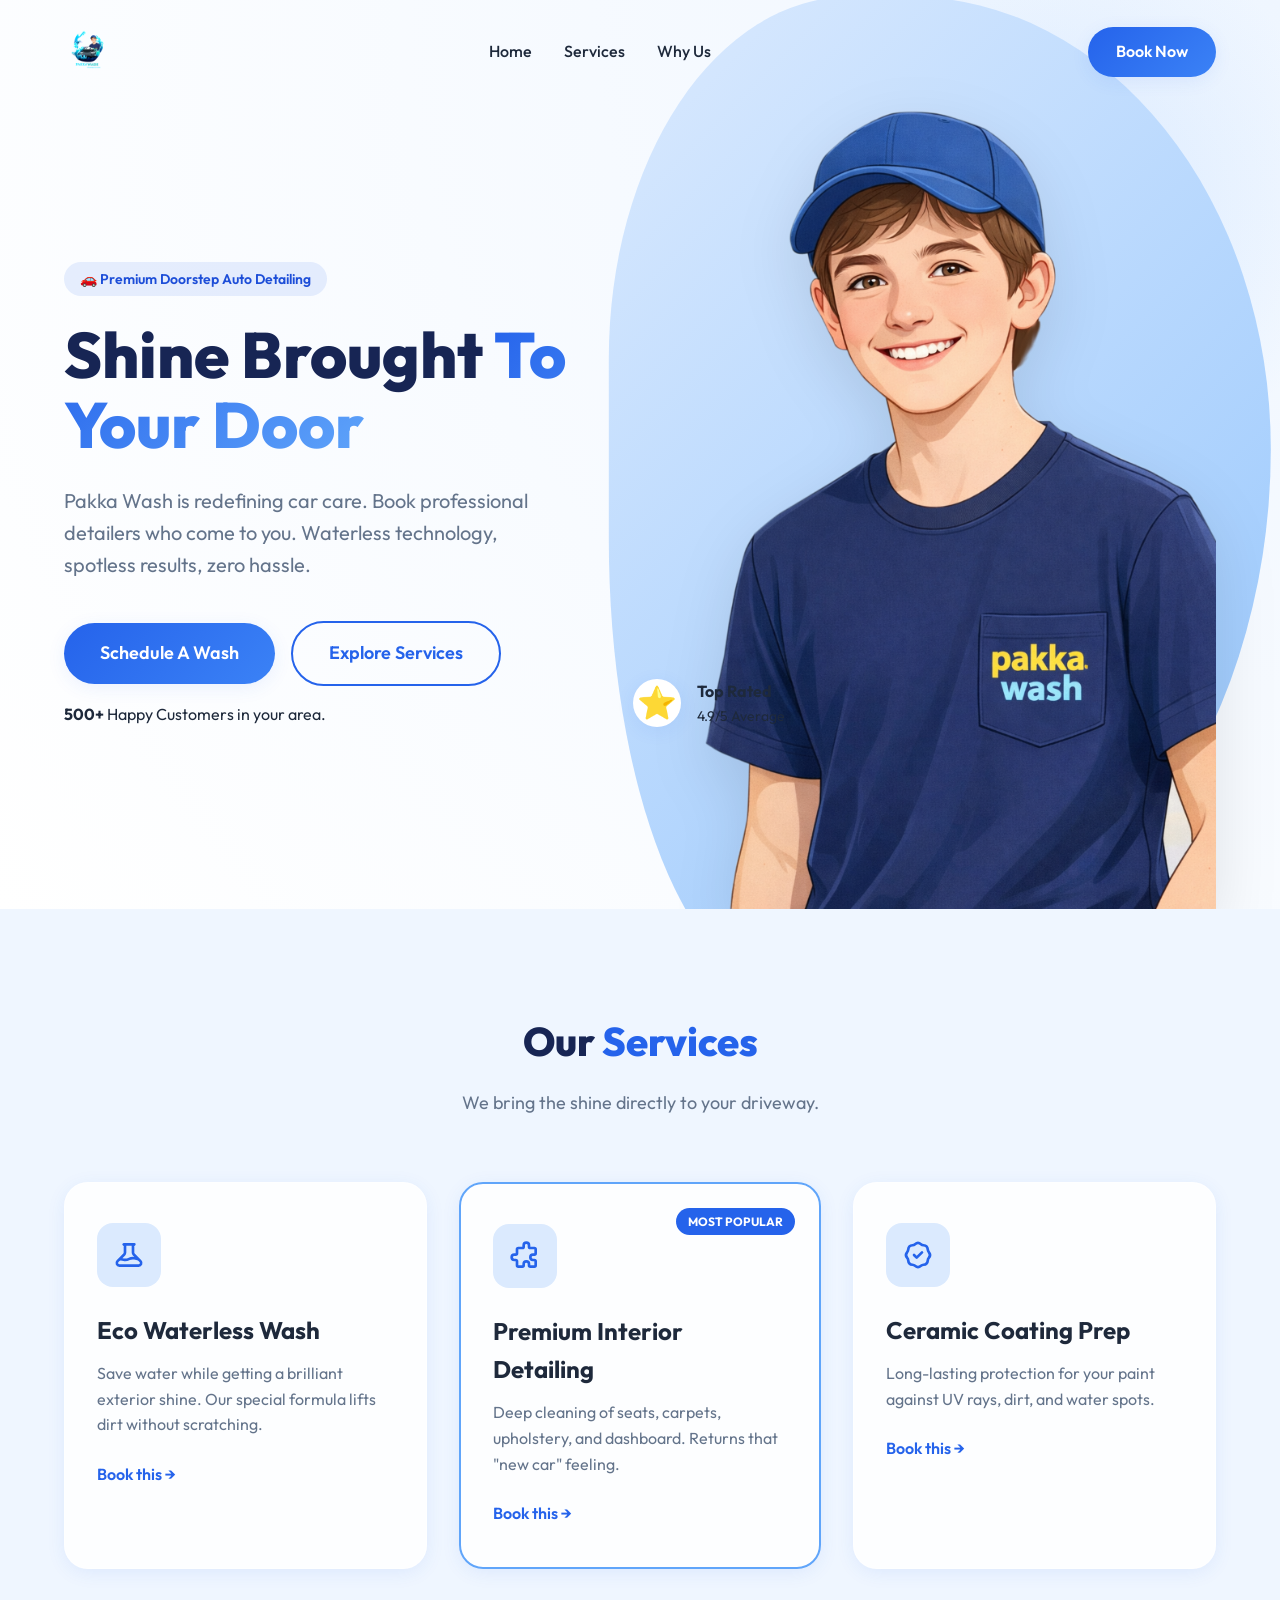
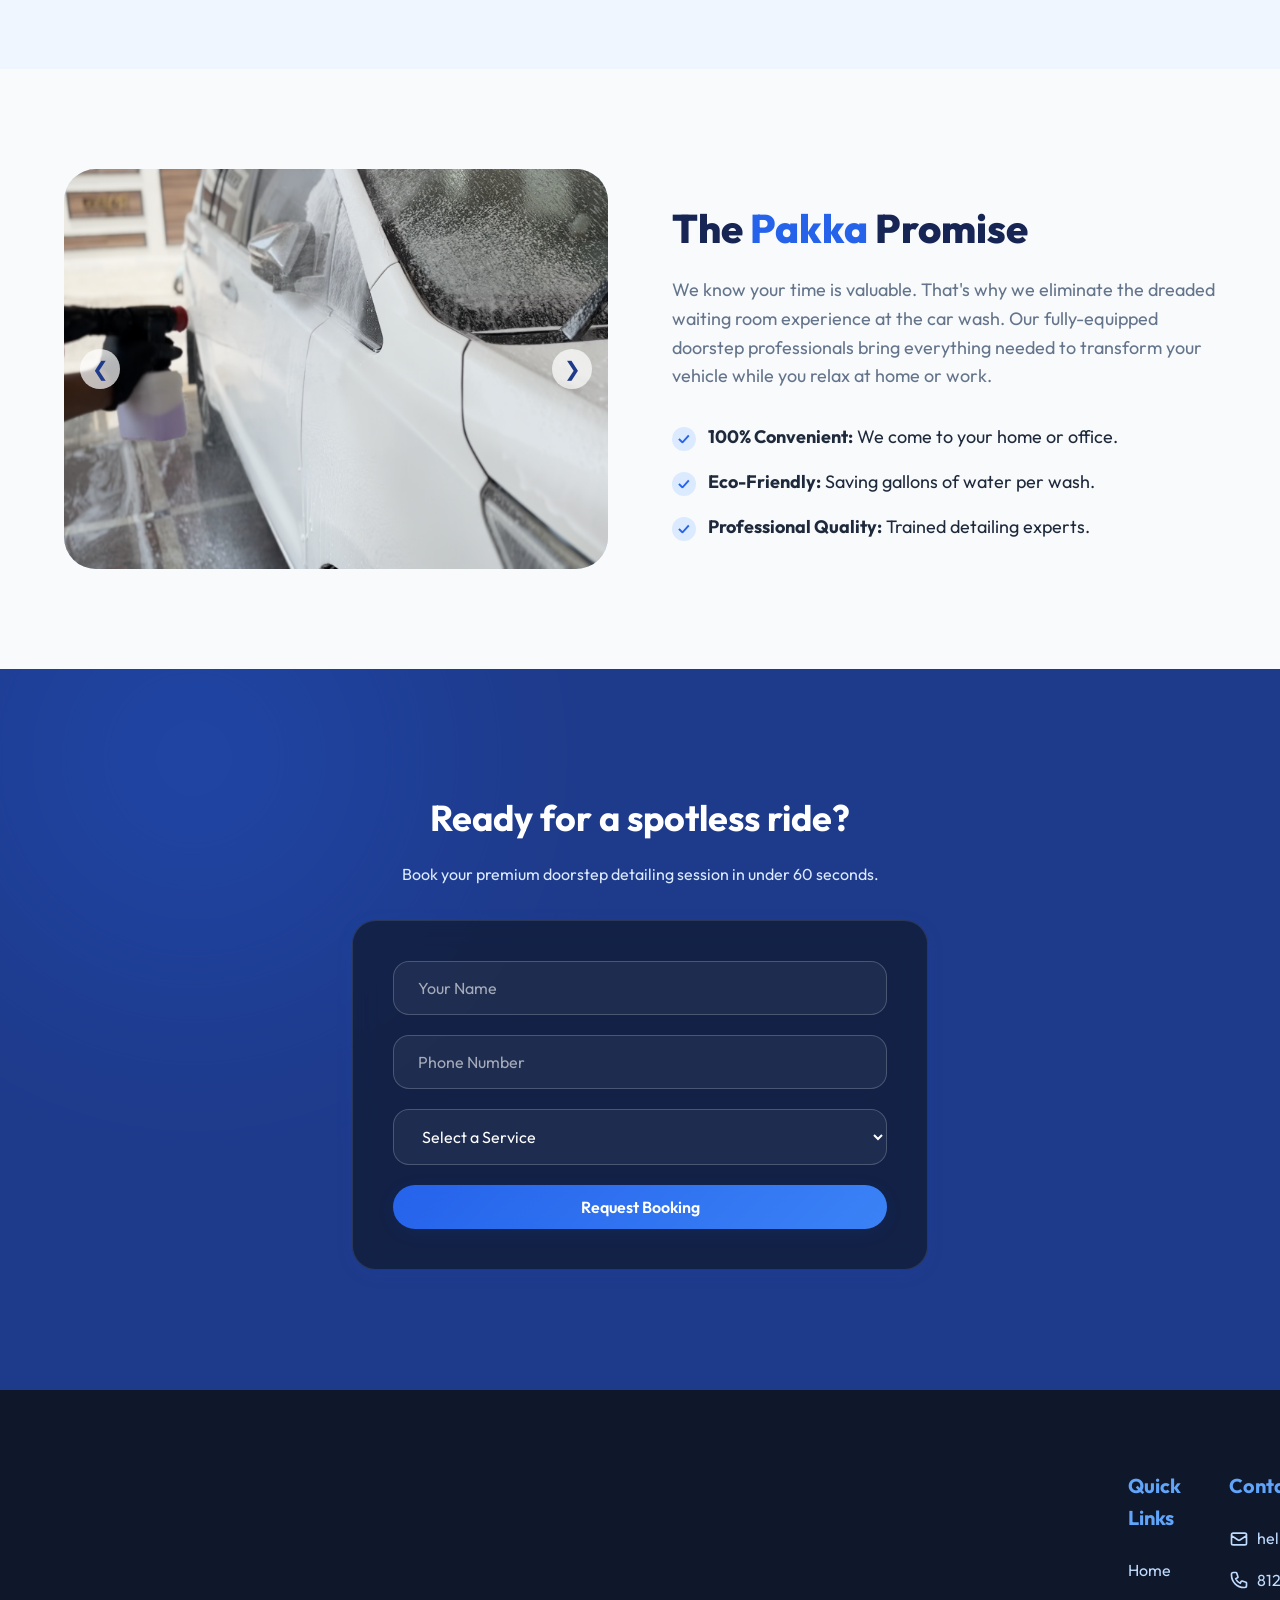
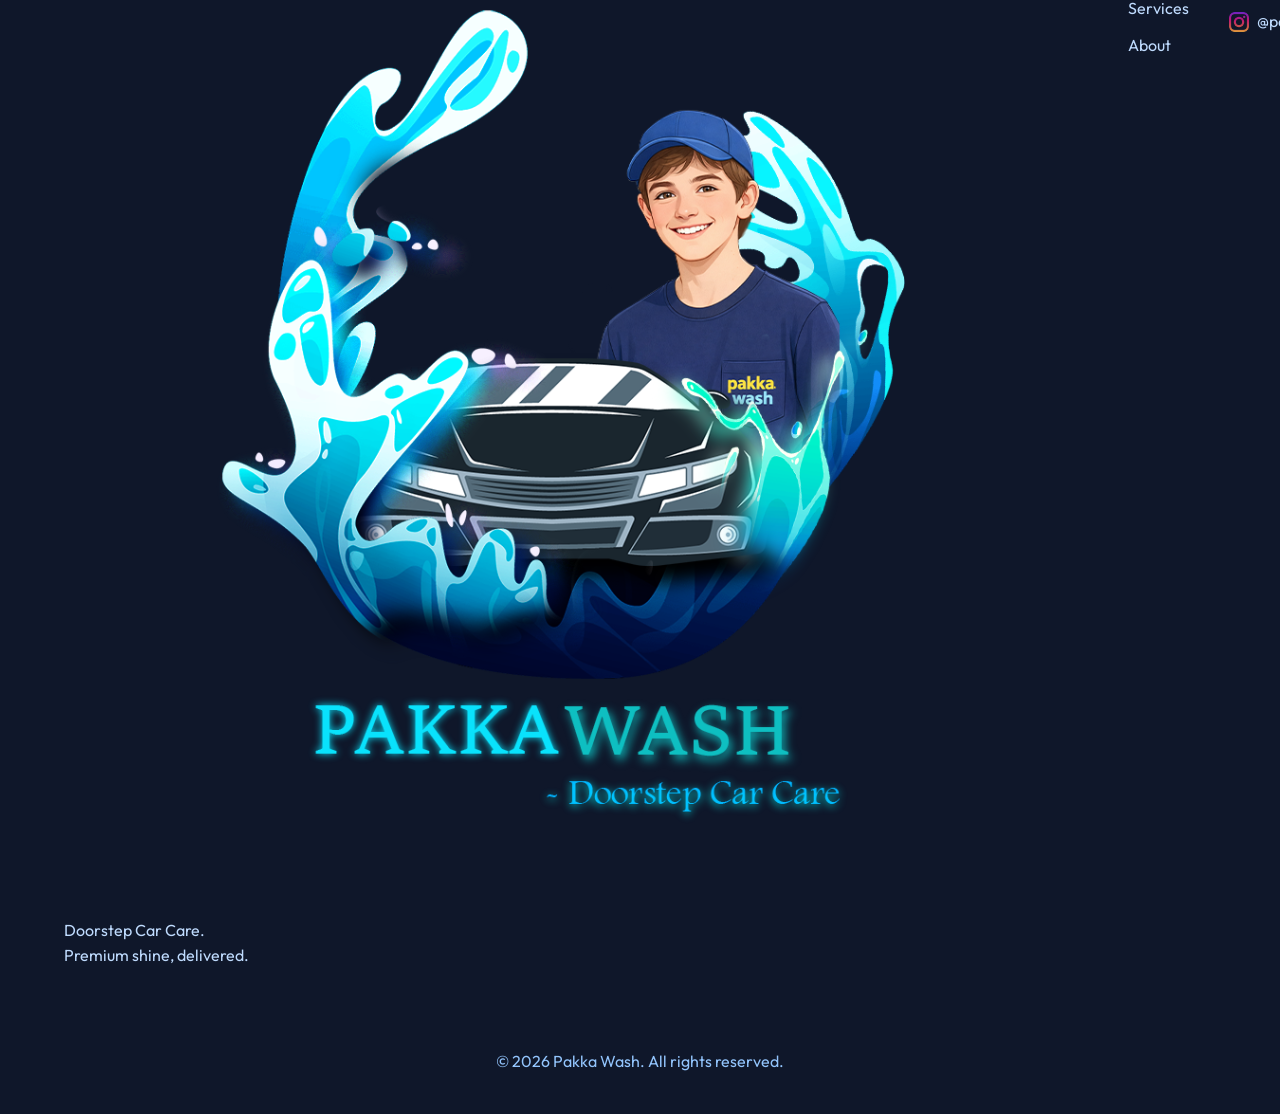
==== index.html @ f05f70d0 "Add files via upload" ====
<!DOCTYPE html>
<html lang="en">
<head>
    <meta charset="UTF-8">
    <meta name="viewport" content="width=device-width, initial-scale=1.0">
    <title>Pakka Wash - Premium Doorstep Car Care</title>
    <meta name="description" content="Experience premium doorstep car care with Pakka Wash. Professional car interior detailing, waterless wash, and ceramic coating at your convenience.">
    
    <!-- Google Fonts: Outfit -->
    <link rel="preconnect" href="https://fonts.googleapis.com">
    <link rel="preconnect" href="https://fonts.gstatic.com" crossorigin>
    <link href="https://fonts.googleapis.com/css2?family=Outfit:wght@300;400;500;600;700;800&display=swap" rel="stylesheet">
    
    <!-- Main Stylesheet -->
    <link rel="stylesheet" href="styles.css">
</head>
<body>

    <!-- Navigation -->
    <nav class="navbar" id="navbar">
        <div class="container nav-container">
            <a href="#" class="logo-container">
                <img src="./assets/logo.png" alt="Pakka Wash Logo" class="nav-logo">
            </a>
            
            <div class="nav-links desktop-only">
                <a href="#home" class="nav-link">Home</a>
                <a href="#services" class="nav-link">Services</a>
                <a href="#about" class="nav-link">Why Us</a>
            </div>

            <div class="nav-actions">
                <a href="#booking" class="btn btn-primary">Book Now</a>
                <button class="mobile-menu-btn" id="mobile-menu-btn" aria-label="Toggle menu">
                    <span class="hamburger"></span>
                </button>
            </div>
        </div>
    </nav>

    <!-- Mobile Menu Overlay -->
    <div class="mobile-menu" id="mobile-menu">
        <a href="#home" class="mobile-link">Home</a>
        <a href="#services" class="mobile-link">Services</a>
        <a href="#about" class="mobile-link">Why Us</a>
        <a href="#booking" class="btn btn-primary mt-4">Book Now</a>
    </div>

    <!-- Hero Section -->
    <header class="hero" id="home">
        <div class="hero-bg-accent"></div>
        <div class="container hero-container">
            <div class="hero-content">
                <div class="badge">🚗 Premium Doorstep Auto Detailing</div>
                <h1 class="hero-title">Shine Brought <span class="text-gradient">To Your Door</span></h1>
                <p class="hero-subtitle">
                    Pakka Wash is redefining car care. Book professional detailers who come to you. 
                    Waterless technology, spotless results, zero hassle.
                </p>
                <div class="hero-cta-group">
                    <a href="#booking" class="btn btn-primary btn-lg">Schedule a Wash</a>
                    <a href="#services" class="btn btn-outline btn-lg">Explore Services</a>
                </div>
                
                <div class="trust-indicators mt-4">
                    <div class="avatars">
                        <!-- Placeholder avatars for review -->
                        <div class="avatar bg-blue-200"></div>
                        <div class="avatar bg-blue-300"></div>
                        <div class="avatar bg-blue-400"></div>
                    </div>
                    <p class="trust-text"><strong>500+</strong> Happy Customers in your area.</p>
                </div>
            </div>
            
            <div class="hero-image-wrapper">
                <div class="hero-image-blob"></div>
                <img src="./assets/ambassador.png" alt="Pakka Wash Ambassador" class="hero-image bounce-animation">
                
                <!-- Floating Glass Card -->
                <div class="glass-card floating-card">
                    <div class="card-icon">⭐</div>
                    <div>
                        <h4 class="font-bold">Top Rated</h4>
                        <p class="text-sm">4.9/5 Average</p>
                    </div>
                </div>
            </div>
        </div>
    </header>

    <!-- Services Section -->
    <section class="section bg-light" id="services">
        <div class="container">
            <div class="section-header text-center">
                <h2 class="section-title">Our <span class="text-blue">Services</span></h2>
                <p class="section-subtitle">We bring the shine directly to your driveway.</p>
            </div>

            <div class="services-grid">
                <!-- Service 1 -->
                <div class="service-card glass-panel group">
                    <div class="service-icon-wrapper">
                        <svg class="service-icon" fill="none" stroke="currentColor" viewBox="0 0 24 24" xmlns="http://www.w3.org/2000/svg"><path stroke-linecap="round" stroke-linejoin="round" stroke-width="2" d="M19.428 15.428a2 2 0 00-1.022-.547l-2.387-.477a6 6 0 00-3.86.517l-.318.158a6 6 0 01-3.86.517L6.05 15.21a2 2 0 00-1.806.547M8 4h8l-1 1v5.172a2 2 0 00.586 1.414l5 5c1.26 1.26.367 3.414-1.415 3.414H4.828c-1.782 0-2.674-2.154-1.414-3.414l5-5A2 2 0 009 10.172V5L8 4z"></path></svg>
                    </div>
                    <h3 class="service-title">Eco Waterless Wash</h3>
                    <p class="service-desc">Save water while getting a brilliant exterior shine. Our special formula lifts dirt without scratching.</p>
                    <a href="#booking" class="service-link">Book this &rarr;</a>
                </div>

                <!-- Service 2 -->
                <div class="service-card glass-panel group featured">
                    <div class="featured-badge">Most Popular</div>
                    <div class="service-icon-wrapper">
                        <svg class="service-icon" fill="none" stroke="currentColor" viewBox="0 0 24 24" xmlns="http://www.w3.org/2000/svg"><path stroke-linecap="round" stroke-linejoin="round" stroke-width="2" d="M11 4a2 2 0 114 0v1a1 1 0 001 1h3a1 1 0 011 1v3a1 1 0 01-1 1h-1a2 2 0 100 4h1a1 1 0 011 1v3a1 1 0 01-1 1h-3a1 1 0 01-1-1v-1a2 2 0 10-4 0v1a1 1 0 01-1 1H7a1 1 0 01-1-1v-3a1 1 0 00-1-1H4a2 2 0 110-4h1a1 1 0 001-1V7a1 1 0 011-1h3a1 1 0 001-1V4z"></path></svg>
                    </div>
                    <h3 class="service-title">Premium Interior Detailing</h3>
                    <p class="service-desc">Deep cleaning of seats, carpets, upholstery, and dashboard. Returns that "new car" feeling.</p>
                    <a href="#booking" class="service-link">Book this &rarr;</a>
                </div>

                <!-- Service 3 -->
                <div class="service-card glass-panel group">
                    <div class="service-icon-wrapper">
                        <svg class="service-icon" fill="none" stroke="currentColor" viewBox="0 0 24 24" xmlns="http://www.w3.org/2000/svg"><path stroke-linecap="round" stroke-linejoin="round" stroke-width="2" d="M9 12l2 2 4-4M7.835 4.697a3.42 3.42 0 001.946-.806 3.42 3.42 0 014.438 0 3.42 3.42 0 001.946.806 3.42 3.42 0 013.138 3.138 3.42 3.42 0 00.806 1.946 3.42 3.42 0 010 4.438 3.42 3.42 0 00-.806 1.946 3.42 3.42 0 01-3.138 3.138 3.42 3.42 0 00-1.946.806 3.42 3.42 0 01-4.438 0 3.42 3.42 0 00-1.946-.806 3.42 3.42 0 01-3.138-3.138 3.42 3.42 0 00-.806-1.946 3.42 3.42 0 010-4.438 3.42 3.42 0 00.806-1.946 3.42 3.42 0 013.138-3.138z"></path></svg>
                    </div>
                    <h3 class="service-title">Ceramic Coating Prep</h3>
                    <p class="service-desc">Long-lasting protection for your paint against UV rays, dirt, and water spots.</p>
                    <a href="#booking" class="service-link">Book this &rarr;</a>
                </div>
            </div>
        </div>
    </section>

    <!-- Why Us Section -->
    <section class="section" id="about">
        <div class="container about-container">
            <div class="about-image-wrapper">
                <div class="carousel-container">
                    <div class="carousel-track" id="promise-carousel">
                        <img src="./assets/promise -1 .jpg" alt="Happy Customer" class="carousel-slide">
                        <img src="./assets/promise -2 .jpg" alt="Happy Customer" class="carousel-slide">
                        <img src="./assets/promise  - 3 .jpg" alt="Happy Customer" class="carousel-slide">
                    </div>
                    <button class="carousel-btn prev-btn" id="carousel-prev" aria-label="Previous image">&#10094;</button>
                    <button class="carousel-btn next-btn" id="carousel-next" aria-label="Next image">&#10095;</button>
                </div>
            </div>
            <div class="about-content">
                <h2 class="section-title">The <span class="text-blue">Pakka</span> Promise</h2>
                <p class="about-desc">
                    We know your time is valuable. That's why we eliminate the dreaded waiting room experience at the car wash. 
                    Our fully-equipped doorstep professionals bring everything needed to transform your vehicle while you relax at home or work.
                </p>
                <ul class="feature-list">
                    <li>
                        <span class="check-icon">✓</span>
                        <span><strong>100% Convenient:</strong> We come to your home or office.</span>
                    </li>
                    <li>
                        <span class="check-icon">✓</span>
                        <span><strong>Eco-Friendly:</strong> Saving gallons of water per wash.</span>
                    </li>
                    <li>
                        <span class="check-icon">✓</span>
                        <span><strong>Professional Quality:</strong> Trained detailing experts.</span>
                    </li>
                </ul>
            </div>
        </div>
    </section>

    <!-- CTA Booking Section -->
    <section class="booking-cta" id="booking">
        <div class="container text-center text-white relative z-10">
            <h2 class="text-4xl font-bold mb-4">Ready for a spotless ride?</h2>
            <p class="mb-8 text-blue-100 max-w-2xl mx-auto">Book your premium doorstep detailing session in under 60 seconds.</p>
            <div class="booking-form-wrapper glass-panel dark-glass max-w-xl mx-auto">
                <form class="booking-form" onsubmit="event.preventDefault(); alert('Booking system integration pending!');">
                    <input type="text" placeholder="Your Name" class="form-input" required>
                    <input type="tel" placeholder="Phone Number" class="form-input" required>
                    <select class="form-input" required>
                        <option value="" disabled selected>Select a Service</option>
                        <option value="waterless">Eco Waterless Wash</option>
                        <option value="interior">Premium Interior Detailing</option>
                        <option value="ceramic">Ceramic Coating Prep</option>
                    </select>
                    <button type="submit" class="btn btn-primary w-full shadow-lg">Request Booking</button>
                </form>
            </div>
        </div>
        <div class="cta-bg-blobs"></div>
    </section>

    <!-- Footer -->
    <footer class="footer">
        <div class="container">
            <div class="footer-grid">
                <div>
                    <img src="./assets/logo.png" alt="Pakka Wash" class="footer-logo mb-4 h-12">
                    <p class="text-blue-200">Doorstep Car Care.<br>Premium shine, delivered.</p>
                </div>
                <div>
                    <h4 class="footer-heading">Quick Links</h4>
                    <ul class="footer-links">
                        <li><a href="#home">Home</a></li>
                        <li><a href="#services">Services</a></li>
                        <li><a href="#about">About</a></li>
                    </ul>
                </div>
                <div>
                    <h4 class="footer-heading">Contact</h4>
                    <ul class="footer-links" style="gap: 16px;">
                        <li>
                            <a href="mailto:hello.pakkawash@gmail.com" style="display: flex; align-items: center; gap: 8px;">
                                <svg width="20" height="20" fill="none" stroke="currentColor" viewBox="0 0 24 24" xmlns="http://www.w3.org/2000/svg"><path stroke-linecap="round" stroke-linejoin="round" stroke-width="2" d="M3 8l7.89 5.26a2 2 0 002.22 0L21 8M5 19h14a2 2 0 002-2V7a2 2 0 00-2-2H5a2 2 0 00-2 2v10a2 2 0 002 2z"></path></svg>
                                hello.pakkawash@gmail.com
                            </a>
                        </li>
                        <li>
                            <a href="tel:+918124022177" style="display: flex; align-items: center; gap: 8px;">
                                <svg width="20" height="20" fill="none" stroke="currentColor" viewBox="0 0 24 24" xmlns="http://www.w3.org/2000/svg"><path stroke-linecap="round" stroke-linejoin="round" stroke-width="2" d="M3 5a2 2 0 012-2h3.28a1 1 0 01.948.684l1.498 4.493a1 1 0 01-.502 1.21l-2.257 1.13a11.042 11.042 0 005.516 5.516l1.13-2.257a1 1 0 011.21-.502l4.493 1.498a1 1 0 01.684.949V19a2 2 0 01-2 2h-1C9.716 21 3 14.284 3 6V5z"></path></svg>
                                81240 22177
                            </a>
                        </li>
                        <li>
                            <a href="https://instagram.com/pakkawash" target="_blank" style="display: flex; align-items: center; gap: 8px;">
                                <img src="./assets/instagram - logo.png" alt="Instagram Logo" style="width: 20px; height: 20px; object-fit: contain;">
                                @pakkawash
                            </a>
                        </li>
                    </ul>
                </div>
            </div>
            <div class="footer-bottom text-center text-blue-300 mt-12 pt-8 border-t border-blue-800">
                <p>&copy; 2026 Pakka Wash. All rights reserved.</p>
            </div>
        </div>
    </footer>

    <!-- Main Script -->
    <script src="script.js"></script>
</body>
</html>
---- styles.css ----
/* ==================================
   Pakka Wash - Premium Design System
   ================================== */

   :root {
    /* Brand Colors */
    --clr-blue-50: #eff6ff;
    --clr-blue-100: #dbeafe;
    --clr-blue-200: #bfdbfe;
    --clr-blue-300: #93c5fd;
    --clr-blue-400: #60a5fa;
    --clr-blue-500: #3b82f6; /* Primary Blue */
    --clr-blue-600: #2563eb;
    --clr-blue-700: #1d4ed8;
    --clr-blue-800: #1e40af;
    --clr-blue-900: #1e3a8a; /* Deep Navy */
    --clr-blue-950: #172554;
    
    --clr-white: #ffffff;
    --clr-gray-50: #f8fafc;
    --clr-gray-100: #f1f5f9;
    --clr-gray-500: #64748b;
    --clr-gray-800: #1e293b;
    --clr-gray-900: #0f172a;

    /* Typography */
    --font-main: 'Outfit', sans-serif;
    
    /* Shadows */
    --shadow-soft: 0 4px 20px -2px rgba(37, 99, 235, 0.1);
    --shadow-medium: 0 10px 25px -3px rgba(37, 99, 235, 0.15);
    --shadow-strong: 0 20px 40px -5px rgba(37, 99, 235, 0.2);
    --shadow-glow: 0 0 25px rgba(59, 130, 246, 0.5);

    /* Transitions */
    --transition-fast: 0.2s ease-in-out;
    --transition-normal: 0.3s cubic-bezier(0.4, 0, 0.2, 1);
    --transition-bounce: 0.5s cubic-bezier(0.34, 1.56, 0.64, 1);
}

/* Base Styles */
* {
    margin: 0;
    padding: 0;
    box-sizing: border-box;
}

html {
    scroll-behavior: smooth;
}

body {
    font-family: var(--font-main);
    color: var(--clr-gray-800);
    background-color: var(--clr-gray-50);
    line-height: 1.6;
    overflow-x: hidden;
}

/* Layout Utilities */
.container {
    width: 100%;
    max-width: 1200px;
    margin: 0 auto;
    padding: 0 24px;
}

.section {
    padding: 100px 0;
}

.relative { position: relative; }
.z-10 { z-index: 10; }
.text-center { text-align: center; }
.max-w-2xl { max-width: 42rem; }
.max-w-xl { max-width: 36rem; }
.mx-auto { margin-left: auto; margin-right: auto; }
.mb-4 { margin-bottom: 1rem; }
.mb-8 { margin-bottom: 2rem; }
.mt-4 { margin-top: 1rem; }
.mt-12 { margin-top: 3rem; }
.pt-8 { padding-top: 2rem; }
.w-full { width: 100%; }
.font-bold { font-weight: 700; }
.text-4xl { font-size: 2.25rem; }
.bg-light { background-color: var(--clr-blue-50); }

/* Text Utilities */
.text-blue { color: var(--clr-blue-600); }
.text-blue-100 { color: var(--clr-blue-100); }
.text-blue-200 { color: var(--clr-blue-200); }
.text-blue-300 { color: var(--clr-blue-300); }
.text-white { color: var(--clr-white); }
.text-sm { font-size: 0.875rem; }

.text-gradient {
    background: linear-gradient(135deg, var(--clr-blue-600), var(--clr-blue-400));
    -webkit-background-clip: text;
    -webkit-text-fill-color: transparent;
    background-clip: text;
}

/* Glassmorphism Panels */
.glass-panel {
    background: rgba(255, 255, 255, 0.85);
    backdrop-filter: blur(12px);
    -webkit-backdrop-filter: blur(12px);
    border: 1px solid rgba(255, 255, 255, 0.5);
    border-radius: 24px;
    box-shadow: var(--shadow-soft);
}

.dark-glass {
    background: rgba(15, 23, 42, 0.7);
    border: 1px solid rgba(255, 255, 255, 0.1);
}

/* Buttons */
.btn {
    display: inline-block;
    padding: 12px 28px;
    font-weight: 600;
    font-family: var(--font-main);
    border-radius: 9999px; /* Pill shape */
    text-decoration: none;
    cursor: pointer;
    transition: var(--transition-bounce);
    border: none;
    font-size: 1rem;
    text-transform: capitalize;
}

.btn-primary {
    background: linear-gradient(135deg, var(--clr-blue-600), var(--clr-blue-500));
    color: var(--clr-white);
    box-shadow: var(--shadow-soft);
}

.btn-primary:hover {
    transform: translateY(-3px) scale(1.02);
    box-shadow: var(--shadow-glow);
}

.btn-outline {
    background: transparent;
    color: var(--clr-blue-600);
    border: 2px solid var(--clr-blue-600);
}

.btn-outline:hover {
    background: var(--clr-blue-50);
    transform: translateY(-3px);
}

.btn-lg {
    padding: 16px 36px;
    font-size: 1.125rem;
}

/* Navbar */
.navbar {
    position: fixed;
    top: 0;
    left: 0;
    width: 100%;
    z-index: 1000;
    transition: var(--transition-normal);
    padding: 24px 0;
    background: transparent;
}

.navbar.scrolled {
    padding: 16px 0;
    background: rgba(255, 255, 255, 0.95);
    backdrop-filter: blur(10px);
    box-shadow: var(--shadow-soft);
}

.nav-container {
    display: flex;
    justify-content: space-between;
    align-items: center;
}

.nav-logo {
    height: 48px;
    object-fit: contain;
}

.nav-links {
    display: flex;
    gap: 32px;
}

.nav-link {
    text-decoration: none;
    color: var(--clr-gray-800);
    font-weight: 500;
    transition: var(--transition-fast);
    position: relative;
}

.nav-link::after {
    content: '';
    position: absolute;
    width: 0;
    height: 2px;
    bottom: -4px;
    left: 0;
    background-color: var(--clr-blue-600);
    transition: var(--transition-fast);
}

.nav-link:hover { color: var(--clr-blue-600); }
.nav-link:hover::after { width: 100%; }

.nav-actions {
    display: flex;
    align-items: center;
    gap: 16px;
}

.mobile-menu-btn {
    display: none;
    background: none;
    border: none;
    cursor: pointer;
    width: 30px;
    height: 20px;
    position: relative;
    z-index: 1001;
}

.hamburger, .hamburger::before, .hamburger::after {
    content: '';
    position: absolute;
    width: 30px;
    height: 3px;
    background-color: var(--clr-gray-900);
    border-radius: 3px;
    transition: var(--transition-normal);
}

.hamburger::before { top: -8px; }
.hamburger::after { top: 8px; }

/* Mobile Menu */
.mobile-menu {
    position: fixed;
    top: 0;
    left: 0;
    width: 100%;
    height: 100vh;
    background: var(--clr-white);
    z-index: 999;
    display: flex;
    flex-direction: column;
    justify-content: center;
    align-items: center;
    gap: 24px;
    opacity: 0;
    pointer-events: none;
    transform: translateY(-20px);
    transition: var(--transition-normal);
}

.mobile-menu.active {
    opacity: 1;
    pointer-events: all;
    transform: translateY(0);
}

.mobile-link {
    font-size: 1.5rem;
    font-weight: 600;
    text-decoration: none;
    color: var(--clr-gray-900);
}

/* Hero Section */
.hero {
    min-height: 100vh;
    display: flex;
    align-items: center;
    position: relative;
    padding-top: 80px;
    overflow: hidden;
    background: radial-gradient(circle at top right, var(--clr-blue-50), var(--clr-white));
}

.hero-bg-accent {
    position: absolute;
    top: -10%;
    right: -5%;
    width: 600px;
    height: 600px;
    background: radial-gradient(circle, var(--clr-blue-200) 0%, transparent 70%);
    opacity: 0.5;
    z-index: 0;
}

.hero-container {
    display: grid;
    grid-template-columns: 1fr 1fr;
    gap: 48px;
    align-items: center;
    position: relative;
    z-index: 1;
}

.hero-content {
    animation: fadeUp 0.8s ease-out;
}

.badge {
    display: inline-block;
    padding: 6px 16px;
    background: rgba(37, 99, 235, 0.1);
    color: var(--clr-blue-700);
    border-radius: 99px;
    font-weight: 600;
    font-size: 0.875rem;
    margin-bottom: 24px;
}

.hero-title {
    font-size: 4rem;
    line-height: 1.1;
    font-weight: 800;
    margin-bottom: 24px;
    color: var(--clr-blue-950);
}

.hero-subtitle {
    font-size: 1.25rem;
    color: var(--clr-gray-500);
    margin-bottom: 40px;
    max-width: 90%;
}

.hero-cta-group {
    display: flex;
    gap: 16px;
    align-items: center;
}

.hero-image-wrapper {
    position: relative;
    animation: fadeLeft 1s ease-out;
}

.hero-image-blob {
    position: absolute;
    top: 50%;
    left: 50%;
    transform: translate(-50%, -50%);
    width: 120%;
    height: 120%;
    background: linear-gradient(135deg, var(--clr-blue-100), var(--clr-blue-300));
    border-radius: 40% 60% 70% 30% / 40% 50% 60% 50%;
    z-index: -1;
    animation: blobMorph 8s infinite alternate;
}

.hero-image {
    width: 100%;
    max-width: 600px;
    display: block;
    margin: 0 auto;
    filter: drop-shadow(0 20px 30px rgba(0,0,0,0.1));
}

.bounce-animation {
    animation: float 6s ease-in-out infinite;
}

.floating-card {
    position: absolute;
    bottom: 20%;
    left: -10%;
    padding: 16px 24px;
    display: flex;
    align-items: center;
    gap: 16px;
    animation: float 5s ease-in-out infinite reverse;
}

.card-icon {
    font-size: 2rem;
    background: var(--clr-white);
    width: 48px;
    height: 48px;
    display: flex;
    align-items: center;
    justify-content: center;
    border-radius: 50%;
    box-shadow: var(--shadow-soft);
}

/* Services Section */
.section-header { margin-bottom: 64px; }
.section-title { font-size: 2.5rem; font-weight: 800; color: var(--clr-blue-950); margin-bottom: 16px; }
.section-subtitle { font-size: 1.125rem; color: var(--clr-gray-500); }

.services-grid {
    display: grid;
    grid-template-columns: repeat(auto-fit, minmax(300px, 1fr));
    gap: 32px;
}

.service-card {
    padding: 40px 32px;
    position: relative;
    transition: var(--transition-bounce);
    overflow: hidden;
}

.service-card:hover {
    transform: translateY(-10px);
    box-shadow: var(--shadow-medium);
}

.service-card.featured {
    border: 2px solid var(--clr-blue-400);
}

.featured-badge {
    position: absolute;
    top: 24px;
    right: 24px;
    background: var(--clr-blue-600);
    color: white;
    font-size: 0.75rem;
    font-weight: 700;
    padding: 4px 12px;
    border-radius: 99px;
    text-transform: uppercase;
}

.service-icon-wrapper {
    width: 64px;
    height: 64px;
    border-radius: 16px;
    background: var(--clr-blue-100);
    color: var(--clr-blue-600);
    display: flex;
    align-items: center;
    justify-content: center;
    margin-bottom: 24px;
    transition: var(--transition-bounce);
}

.service-card:hover .service-icon-wrapper {
    background: var(--clr-blue-600);
    color: white;
    transform: scale(1.1) rotate(5deg);
}

.service-icon { width: 32px; height: 32px; }
.service-title { font-size: 1.5rem; font-weight: 700; margin-bottom: 12px; }
.service-desc { color: var(--clr-gray-500); margin-bottom: 24px; }
.service-link {
    color: var(--clr-blue-600);
    font-weight: 600;
    text-decoration: none;
    display: inline-flex;
    align-items: center;
    transition: var(--transition-fast);
}

.service-card:hover .service-link { gap: 8px; }

/* Why Us Section */
.about-container {
    display: grid;
    grid-template-columns: 1fr 1fr;
    gap: 64px;
    align-items: center;
}

.about-image-wrapper {
    position: relative;
    border-radius: 32px;
    overflow: hidden;
    background: linear-gradient(135deg, var(--clr-blue-100), var(--clr-blue-200));
    display: flex;
    justify-content: center;
    align-items: center;
    height: 100%;
    min-height: 400px;
}

.carousel-container {
    position: relative;
    width: 100%;
    height: 100%;
    overflow: hidden;
}

.carousel-track {
    display: flex;
    width: 100%;
    height: 100%;
    transition: transform 0.5s ease-in-out;
}

.carousel-slide {
    min-width: 100%;
    height: 100%;
    object-fit: cover;
}

.carousel-btn {
    position: absolute;
    top: 50%;
    transform: translateY(-50%);
    background: rgba(255, 255, 255, 0.7);
    border: none;
    width: 40px;
    height: 40px;
    border-radius: 50%;
    font-size: 1.25rem;
    color: var(--clr-blue-900);
    cursor: pointer;
    z-index: 10;
    transition: var(--transition-fast);
    display: flex;
    align-items: center;
    justify-content: center;
}

.carousel-btn:hover {
    background: var(--clr-white);
    box-shadow: var(--shadow-soft);
}

.prev-btn {
    left: 16px;
}

.next-btn {
    right: 16px;
}

.about-desc { font-size: 1.125rem; color: var(--clr-gray-500); margin-bottom: 32px; }

.feature-list { list-style: none; display: flex; flex-direction: column; gap: 16px; }
.feature-list li { display: flex; align-items: flex-start; gap: 12px; font-size: 1.125rem; color: var(--clr-gray-800); }
.check-icon {
    background: var(--clr-blue-100); color: var(--clr-blue-600);
    width: 24px; height: 24px; border-radius: 50%; display: flex; align-items: center; justify-content: center; font-size: 0.875rem; font-weight: bold; flex-shrink: 0; margin-top: 4px;
}

/* Booking CTA Section */
.booking-cta {
    background: var(--clr-blue-900);
    padding: 120px 0;
    position: relative;
    overflow: hidden;
}

.cta-bg-blobs {
    position: absolute;
    top: -50%; left: -20%;
    width: 100vh; height: 100vh;
    background: radial-gradient(circle, var(--clr-blue-600) 0%, transparent 60%);
    opacity: 0.3; filter: blur(60px); z-index: 1;
}

.booking-form-wrapper { padding: 40px; }

.form-input {
    width: 100%; padding: 16px 24px; margin-bottom: 20px;
    border: 1px solid rgba(255,255,255,0.2);
    border-radius: 16px;
    background: rgba(255,255,255,0.05);
    color: white; font-family: var(--font-main); font-size: 1rem;
    transition: var(--transition-fast);
}

.form-input::placeholder { color: rgba(255,255,255,0.6); }
.form-input:focus { outline: none; border-color: var(--clr-blue-400); background: rgba(255,255,255,0.1); }
.form-input option { color: var(--clr-gray-900); }

/* Footer */
.footer { background: var(--clr-gray-900); color: white; padding: 80px 0 40px; }
.footer-grid { display: grid; grid-template-columns: 1fr 1fr 1.5fr; gap: 40px; }
.footer-heading { font-size: 1.25rem; font-weight: 700; margin-bottom: 24px; color: var(--clr-blue-400); }
.footer-links { list-style: none; display: flex; flex-direction: column; gap: 12px; }
.footer-links a { color: var(--clr-blue-200); text-decoration: none; transition: var(--transition-fast); display: flex; align-items: center; gap: 8px; white-space: nowrap; }
.footer-links a:hover { color: white; padding-left: 4px; }

/* Animations */
@keyframes float {
    0% { transform: translateY(0); }
    50% { transform: translateY(-20px); }
    100% { transform: translateY(0); }
}

@keyframes blobMorph {
    0% { border-radius: 40% 60% 70% 30% / 40% 50% 60% 50%; }
    50% { border-radius: 60% 40% 30% 70% / 60% 30% 70% 40%; }
    100% { border-radius: 40% 60% 70% 30% / 40% 50% 60% 50%; }
}

@keyframes fadeUp {
    from { opacity: 0; transform: translateY(30px); }
    to { opacity: 1; transform: translateY(0); }
}

@keyframes fadeLeft {
    from { opacity: 0; transform: translateX(30px); }
    to { opacity: 1; transform: translateX(0); }
}

/* Responsive Design */
@media (max-width: 992px) {
    .hero-title { font-size: 3rem; }
    .hero-container { grid-template-columns: 1fr; text-align: center; }
    .hero-cta-group { justify-content: center; }
    .hero-image-wrapper { margin-top: 40px; }
    .floating-card { bottom: 0; left: 10%; }
    .about-container { grid-template-columns: 1fr; }
    .about-image-wrapper { order: -1; }
}

@media (max-width: 768px) {
    .desktop-only { display: none; }
    .mobile-menu-btn { display: block; }
    .hero-title { font-size: 2.5rem; }
    .hero-cta-group { flex-direction: column; width: 100%; }
    .btn { width: 100%; text-align: center; }
    .footer-grid { grid-template-columns: 1fr; gap: 32px; }
}
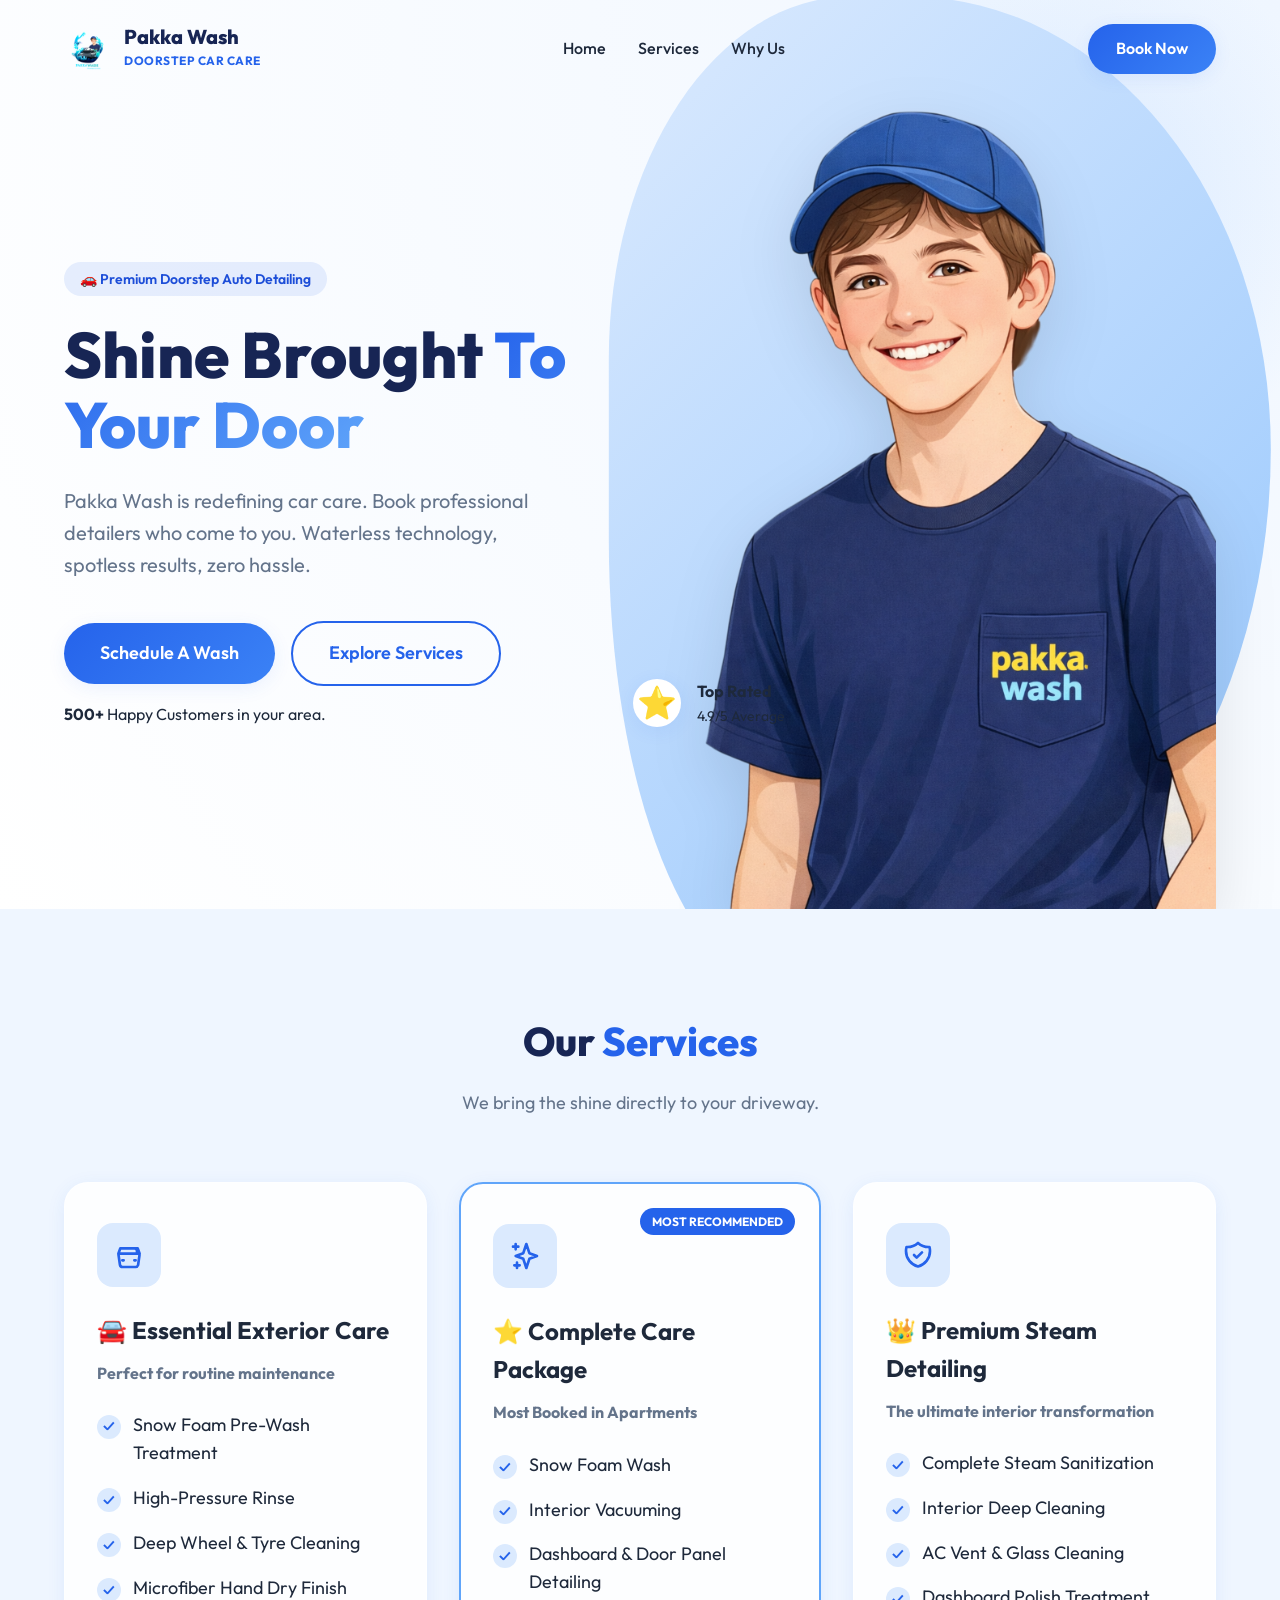
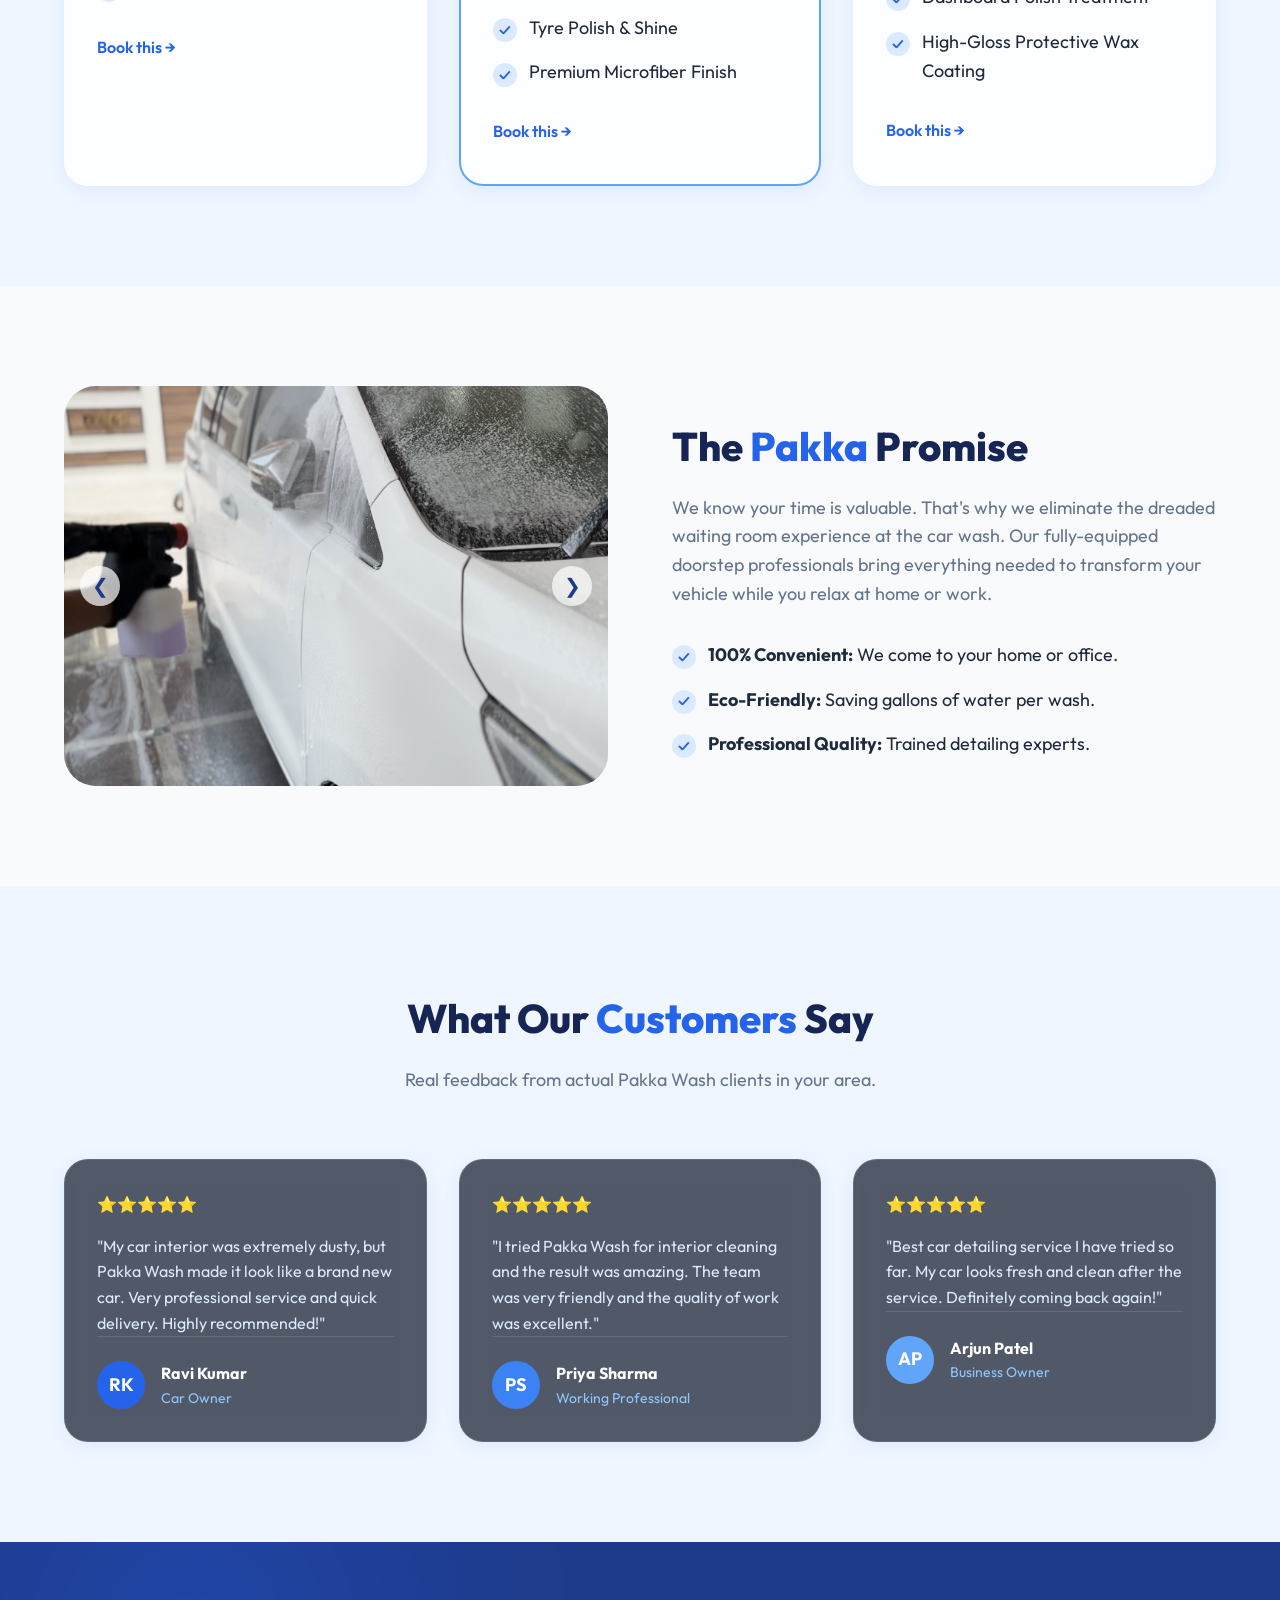
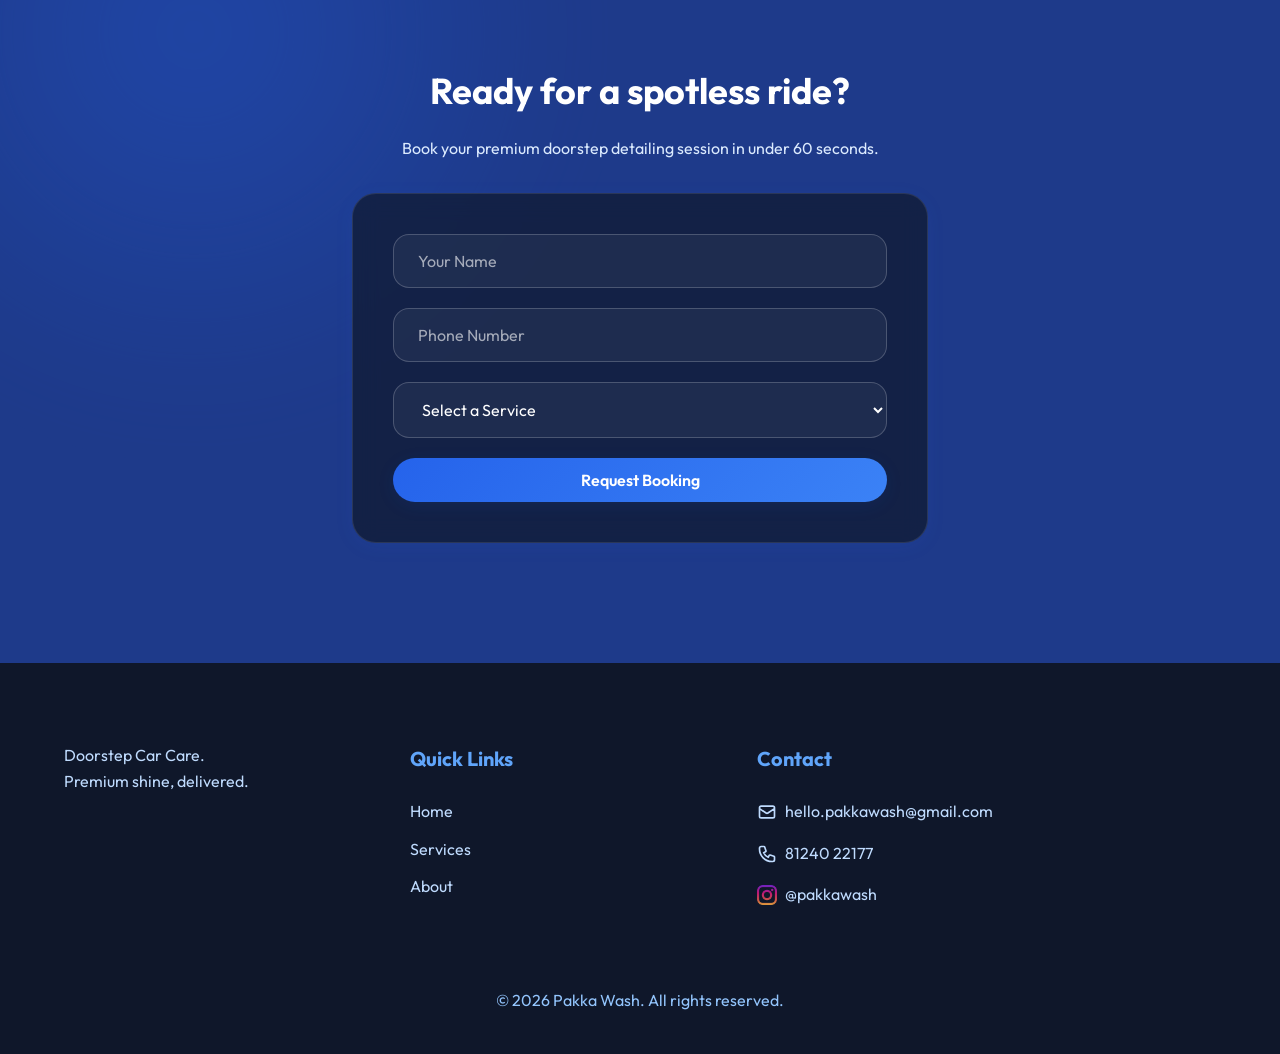
==== commit 0595d24e: "Add files via upload" ====
--- a/index.html
+++ b/index.html
@@ -21,6 +21,10 @@
         <div class="container nav-container">
             <a href="#" class="logo-container">
                 <img src="./assets/logo.png" alt="Pakka Wash Logo" class="nav-logo">
+                <div class="logo-text">
+                    <span class="logo-title">Pakka Wash</span>
+                    <span class="logo-subtitle">Doorstep Car Care</span>
+                </div>
             </a>
             
             <div class="nav-links desktop-only">
@@ -101,31 +105,60 @@
                 <!-- Service 1 -->
                 <div class="service-card glass-panel group">
                     <div class="service-icon-wrapper">
-                        <svg class="service-icon" fill="none" stroke="currentColor" viewBox="0 0 24 24" xmlns="http://www.w3.org/2000/svg"><path stroke-linecap="round" stroke-linejoin="round" stroke-width="2" d="M19.428 15.428a2 2 0 00-1.022-.547l-2.387-.477a6 6 0 00-3.86.517l-.318.158a6 6 0 01-3.86.517L6.05 15.21a2 2 0 00-1.806.547M8 4h8l-1 1v5.172a2 2 0 00.586 1.414l5 5c1.26 1.26.367 3.414-1.415 3.414H4.828c-1.782 0-2.674-2.154-1.414-3.414l5-5A2 2 0 009 10.172V5L8 4z"></path></svg>
-                    </div>
-                    <h3 class="service-title">Eco Waterless Wash</h3>
-                    <p class="service-desc">Save water while getting a brilliant exterior shine. Our special formula lifts dirt without scratching.</p>
+                        <!-- Car Icon -->
+                        <svg class="service-icon" fill="none" stroke="currentColor" viewBox="0 0 24 24" xmlns="http://www.w3.org/2000/svg">
+                            <path stroke-linecap="round" stroke-linejoin="round" stroke-width="2" d="M8 7h8a2 2 0 012 2v2M5.122 11h13.756a1 1 0 01.99 1.141l-1.07 7.5A2 2 0 0116.81 21H7.19a2 2 0 01-1.988-1.716l-1.07-7.5A1 1 0 015.122 11zM7 16h1m8 0h1M4 11l1.5-4h13L20 11w-16 0z"></path>
+                        </svg>
+                    </div>
+                    <h3 class="service-title">🚘 Essential Exterior Care</h3>
+                    <p class="service-desc font-bold mb-4">Perfect for routine maintenance</p>
+                    <ul class="feature-list mb-8">
+                        <li><span class="check-icon">✓</span><span>Snow Foam Pre-Wash Treatment</span></li>
+                        <li><span class="check-icon">✓</span><span>High-Pressure Rinse</span></li>
+                        <li><span class="check-icon">✓</span><span>Deep Wheel & Tyre Cleaning</span></li>
+                        <li><span class="check-icon">✓</span><span>Microfiber Hand Dry Finish</span></li>
+                    </ul>
                     <a href="#booking" class="service-link">Book this &rarr;</a>
                 </div>
 
                 <!-- Service 2 -->
                 <div class="service-card glass-panel group featured">
-                    <div class="featured-badge">Most Popular</div>
+                    <div class="featured-badge">Most Recommended</div>
                     <div class="service-icon-wrapper">
-                        <svg class="service-icon" fill="none" stroke="currentColor" viewBox="0 0 24 24" xmlns="http://www.w3.org/2000/svg"><path stroke-linecap="round" stroke-linejoin="round" stroke-width="2" d="M11 4a2 2 0 114 0v1a1 1 0 001 1h3a1 1 0 011 1v3a1 1 0 01-1 1h-1a2 2 0 100 4h1a1 1 0 011 1v3a1 1 0 01-1 1h-3a1 1 0 01-1-1v-1a2 2 0 10-4 0v1a1 1 0 01-1 1H7a1 1 0 01-1-1v-3a1 1 0 00-1-1H4a2 2 0 110-4h1a1 1 0 001-1V7a1 1 0 011-1h3a1 1 0 001-1V4z"></path></svg>
-                    </div>
-                    <h3 class="service-title">Premium Interior Detailing</h3>
-                    <p class="service-desc">Deep cleaning of seats, carpets, upholstery, and dashboard. Returns that "new car" feeling.</p>
+                        <!-- Sparkles/Clean Icon -->
+                        <svg class="service-icon" fill="none" stroke="currentColor" viewBox="0 0 24 24" xmlns="http://www.w3.org/2000/svg">
+                            <path stroke-linecap="round" stroke-linejoin="round" stroke-width="2" d="M5 3v4M3 5h4M6 17v4m-2-2h4m5-16l2.286 6.857L21 12l-5.714 2.143L13 21l-2.286-6.857L5 12l5.714-2.143L13 3z"></path>
+                        </svg>
+                    </div>
+                    <h3 class="service-title">⭐ Complete Care Package</h3>
+                    <p class="service-desc font-bold mb-4">Most Booked in Apartments</p>
+                    <ul class="feature-list mb-8">
+                        <li><span class="check-icon">✓</span><span>Snow Foam Wash</span></li>
+                        <li><span class="check-icon">✓</span><span>Interior Vacuuming</span></li>
+                        <li><span class="check-icon">✓</span><span>Dashboard & Door Panel Detailing</span></li>
+                        <li><span class="check-icon">✓</span><span>Tyre Polish & Shine</span></li>
+                        <li><span class="check-icon">✓</span><span>Premium Microfiber Finish</span></li>
+                    </ul>
                     <a href="#booking" class="service-link">Book this &rarr;</a>
                 </div>
 
                 <!-- Service 3 -->
                 <div class="service-card glass-panel group">
                     <div class="service-icon-wrapper">
-                        <svg class="service-icon" fill="none" stroke="currentColor" viewBox="0 0 24 24" xmlns="http://www.w3.org/2000/svg"><path stroke-linecap="round" stroke-linejoin="round" stroke-width="2" d="M9 12l2 2 4-4M7.835 4.697a3.42 3.42 0 001.946-.806 3.42 3.42 0 014.438 0 3.42 3.42 0 001.946.806 3.42 3.42 0 013.138 3.138 3.42 3.42 0 00.806 1.946 3.42 3.42 0 010 4.438 3.42 3.42 0 00-.806 1.946 3.42 3.42 0 01-3.138 3.138 3.42 3.42 0 00-1.946.806 3.42 3.42 0 01-4.438 0 3.42 3.42 0 00-1.946-.806 3.42 3.42 0 01-3.138-3.138 3.42 3.42 0 00-.806-1.946 3.42 3.42 0 010-4.438 3.42 3.42 0 00.806-1.946 3.42 3.42 0 013.138-3.138z"></path></svg>
-                    </div>
-                    <h3 class="service-title">Ceramic Coating Prep</h3>
-                    <p class="service-desc">Long-lasting protection for your paint against UV rays, dirt, and water spots.</p>
+                        <!-- Shield/Protection Icon -->
+                        <svg class="service-icon" fill="none" stroke="currentColor" viewBox="0 0 24 24" xmlns="http://www.w3.org/2000/svg">
+                            <path stroke-linecap="round" stroke-linejoin="round" stroke-width="2" d="M9 12l2 2 4-4m5.618-4.016A11.955 11.955 0 0112 2.944a11.955 11.955 0 01-8.618 3.04A12.02 12.02 0 003 9c0 5.591 3.824 10.29 9 11.622 5.176-1.332 9-6.03 9-11.622 0-1.042-.133-2.052-.382-3.016z"></path>
+                        </svg>
+                    </div>
+                    <h3 class="service-title">👑 Premium Steam Detailing</h3>
+                    <p class="service-desc font-bold mb-4">The ultimate interior transformation</p>
+                    <ul class="feature-list mb-8">
+                        <li><span class="check-icon">✓</span><span>Complete Steam Sanitization</span></li>
+                        <li><span class="check-icon">✓</span><span>Interior Deep Cleaning</span></li>
+                        <li><span class="check-icon">✓</span><span>AC Vent & Glass Cleaning</span></li>
+                        <li><span class="check-icon">✓</span><span>Dashboard Polish Treatment</span></li>
+                        <li><span class="check-icon">✓</span><span>High-Gloss Protective Wax Coating</span></li>
+                    </ul>
                     <a href="#booking" class="service-link">Book this &rarr;</a>
                 </div>
             </div>
@@ -170,6 +203,63 @@
         </div>
     </section>
 
+    <!-- Testimonials Section -->
+    <section class="section bg-light" id="testimonials">
+        <div class="container">
+            <div class="section-header text-center">
+                <h2 class="section-title">What Our <span class="text-blue">Customers</span> Say</h2>
+                <p class="section-subtitle">Real feedback from actual Pakka Wash clients in your area.</p>
+            </div>
+
+            <div class="testimonials-grid">
+                <!-- Testimonial 1 -->
+                <div class="testimonial-card glass-panel dark-glass">
+                    <div class="testimonial-content">
+                        <div class="stars mb-4">⭐⭐⭐⭐⭐</div>
+                        <p class="text-blue-100 mb-6">"My car interior was extremely dusty, but Pakka Wash made it look like a brand new car. Very professional service and quick delivery. Highly recommended!"</p>
+                        <div class="author-info">
+                            <div class="author-avatar">RK</div>
+                            <div>
+                                <h4 class="font-bold text-white">Ravi Kumar</h4>
+                                <p class="text-sm text-blue-300">Car Owner</p>
+                            </div>
+                        </div>
+                    </div>
+                </div>
+
+                <!-- Testimonial 2 -->
+                <div class="testimonial-card glass-panel dark-glass">
+                    <div class="testimonial-content">
+                        <div class="stars mb-4">⭐⭐⭐⭐⭐</div>
+                        <p class="text-blue-100 mb-6">"I tried Pakka Wash for interior cleaning and the result was amazing. The team was very friendly and the quality of work was excellent."</p>
+                        <div class="author-info">
+                            <div class="author-avatar" style="background: var(--clr-blue-500);">PS</div>
+                            <div>
+                                <h4 class="font-bold text-white">Priya Sharma</h4>
+                                <p class="text-sm text-blue-300">Working Professional</p>
+                            </div>
+                        </div>
+                    </div>
+                </div>
+
+                <!-- Testimonial 3 -->
+                <div class="testimonial-card glass-panel dark-glass">
+                    <div class="testimonial-content">
+                        <div class="stars mb-4">⭐⭐⭐⭐⭐</div>
+                        <p class="text-blue-100 mb-6">"Best car detailing service I have tried so far. My car looks fresh and clean after the service. Definitely coming back again!"</p>
+                        <div class="author-info">
+                            <div class="author-avatar" style="background: var(--clr-blue-400);">AP</div>
+                            <div>
+                                <h4 class="font-bold text-white">Arjun Patel</h4>
+                                <p class="text-sm text-blue-300">Business Owner</p>
+                            </div>
+                        </div>
+                    </div>
+                </div>
+            </div>
+        </div>
+    </section>
+
     <!-- CTA Booking Section -->
     <section class="booking-cta" id="booking">
         <div class="container text-center text-white relative z-10">
@@ -181,9 +271,9 @@
                     <input type="tel" placeholder="Phone Number" class="form-input" required>
                     <select class="form-input" required>
                         <option value="" disabled selected>Select a Service</option>
-                        <option value="waterless">Eco Waterless Wash</option>
-                        <option value="interior">Premium Interior Detailing</option>
-                        <option value="ceramic">Ceramic Coating Prep</option>
+                        <option value="essential">🚘 Essential Exterior Care</option>
+                        <option value="complete">⭐ Complete Care Package</option>
+                        <option value="steam">👑 Premium Steam Detailing</option>
                     </select>
                     <button type="submit" class="btn btn-primary w-full shadow-lg">Request Booking</button>
                 </form>
@@ -197,7 +287,6 @@
         <div class="container">
             <div class="footer-grid">
                 <div>
-                    <img src="./assets/logo.png" alt="Pakka Wash" class="footer-logo mb-4 h-12">
                     <p class="text-blue-200">Doorstep Car Care.<br>Premium shine, delivered.</p>
                 </div>
                 <div>
--- a/styles.css
+++ b/styles.css
@@ -182,9 +182,34 @@
     align-items: center;
 }
 
+.logo-container {
+    display: flex;
+    align-items: center;
+    gap: 12px;
+    text-decoration: none;
+}
+
 .nav-logo {
     height: 48px;
     object-fit: contain;
+}
+
+.logo-title {
+    font-size: 1.25rem;
+    font-weight: 800;
+    color: var(--clr-blue-950);
+    line-height: 1;
+    display: block;
+}
+
+.logo-subtitle {
+    font-size: 0.75rem;
+    font-weight: 700;
+    color: var(--clr-blue-600);
+    text-transform: uppercase;
+    letter-spacing: 0.5px;
+    display: block;
+    margin-top: 4px;
 }
 
 .nav-links {
@@ -631,4 +656,45 @@
     .hero-cta-group { flex-direction: column; width: 100%; }
     .btn { width: 100%; text-align: center; }
     .footer-grid { grid-template-columns: 1fr; gap: 32px; }
-}
+    
+    .logo-subtitle { display: none; }
+    .logo-title { font-size: 1.125rem; }
+}
+
+/* Testimonials */
+.testimonials-grid {
+    display: grid;
+    grid-template-columns: repeat(auto-fit, minmax(320px, 1fr));
+    gap: 32px;
+}
+
+.testimonial-card {
+    padding: 32px;
+    transition: var(--transition-normal);
+}
+
+.testimonial-card:hover {
+    transform: translateY(-8px);
+    border-color: rgba(96, 165, 250, 0.4);
+}
+
+.author-info {
+    display: flex;
+    align-items: center;
+    gap: 16px;
+    border-top: 1px solid rgba(255, 255, 255, 0.1);
+    padding-top: 24px;
+}
+
+.author-avatar {
+    width: 48px;
+    height: 48px;
+    border-radius: 50%;
+    background: var(--clr-blue-600);
+    color: white;
+    display: flex;
+    align-items: center;
+    justify-content: center;
+    font-weight: 700;
+    font-size: 1.125rem;
+}
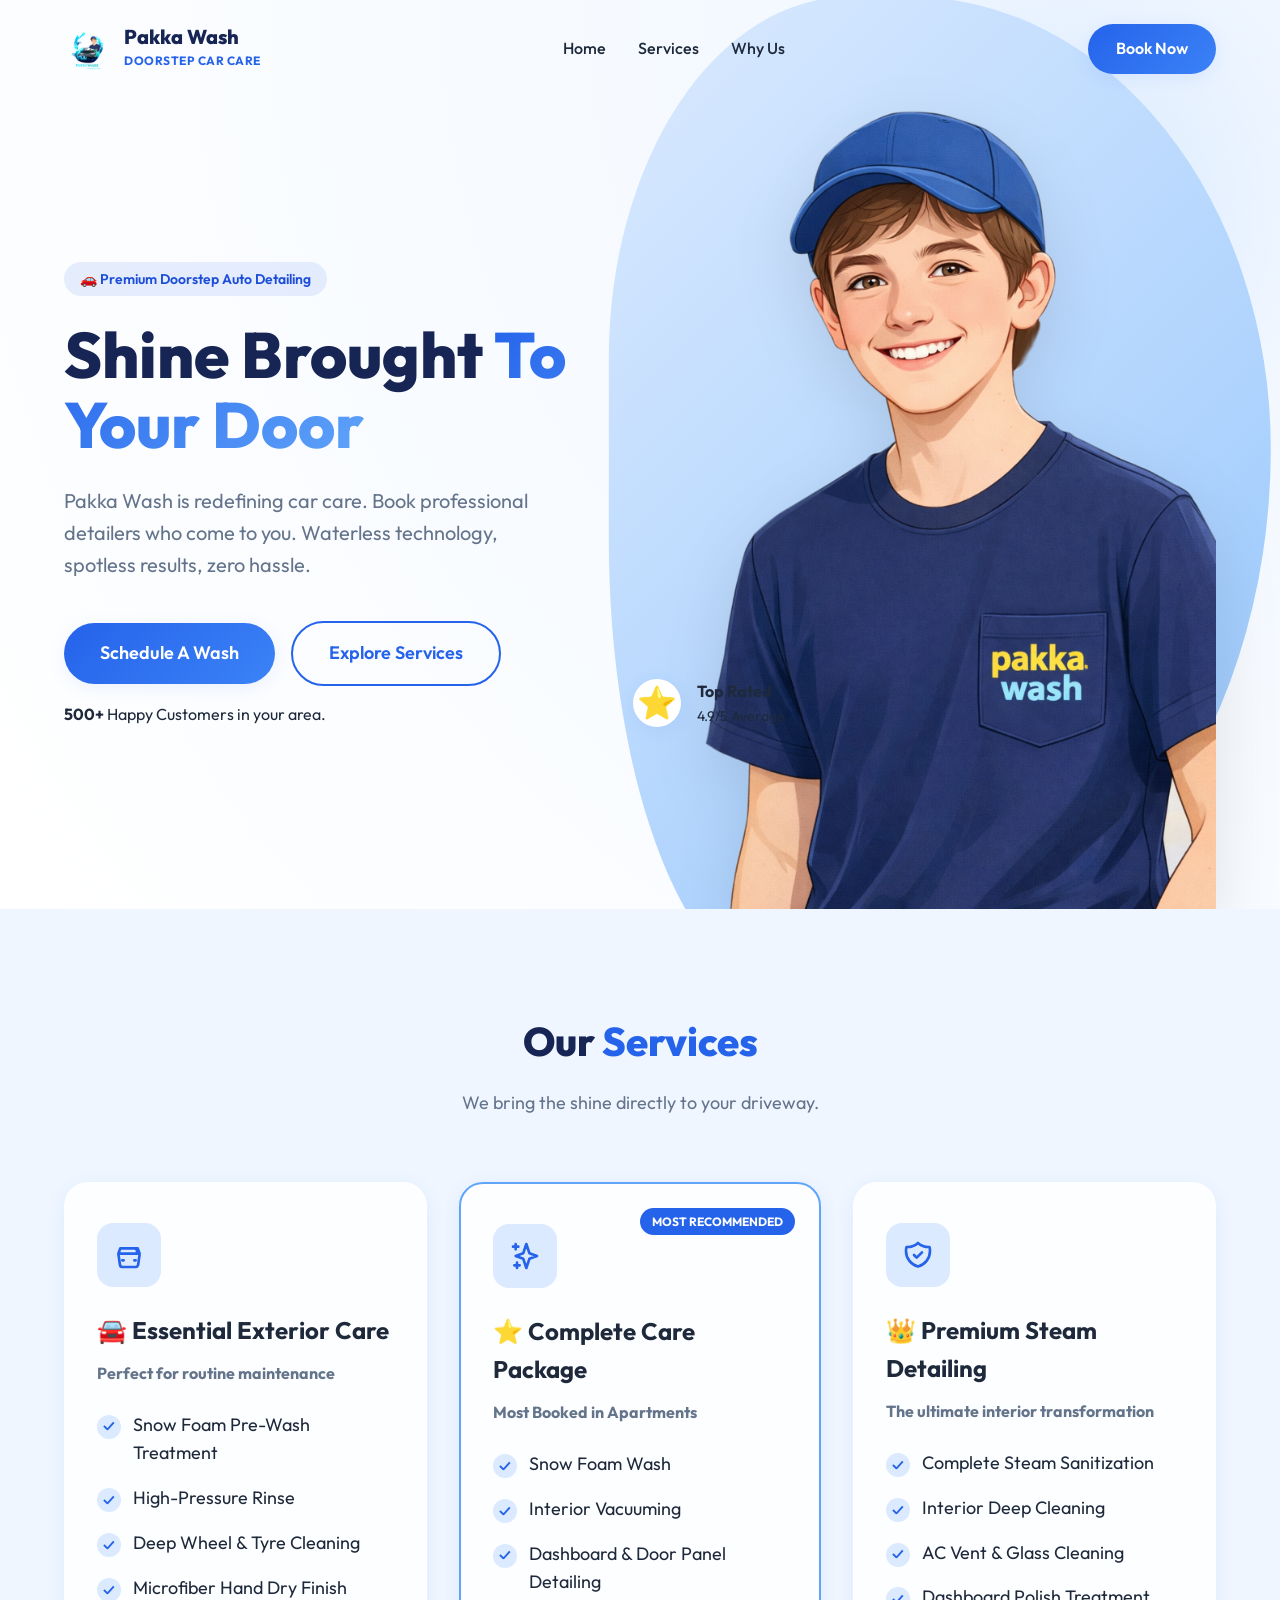
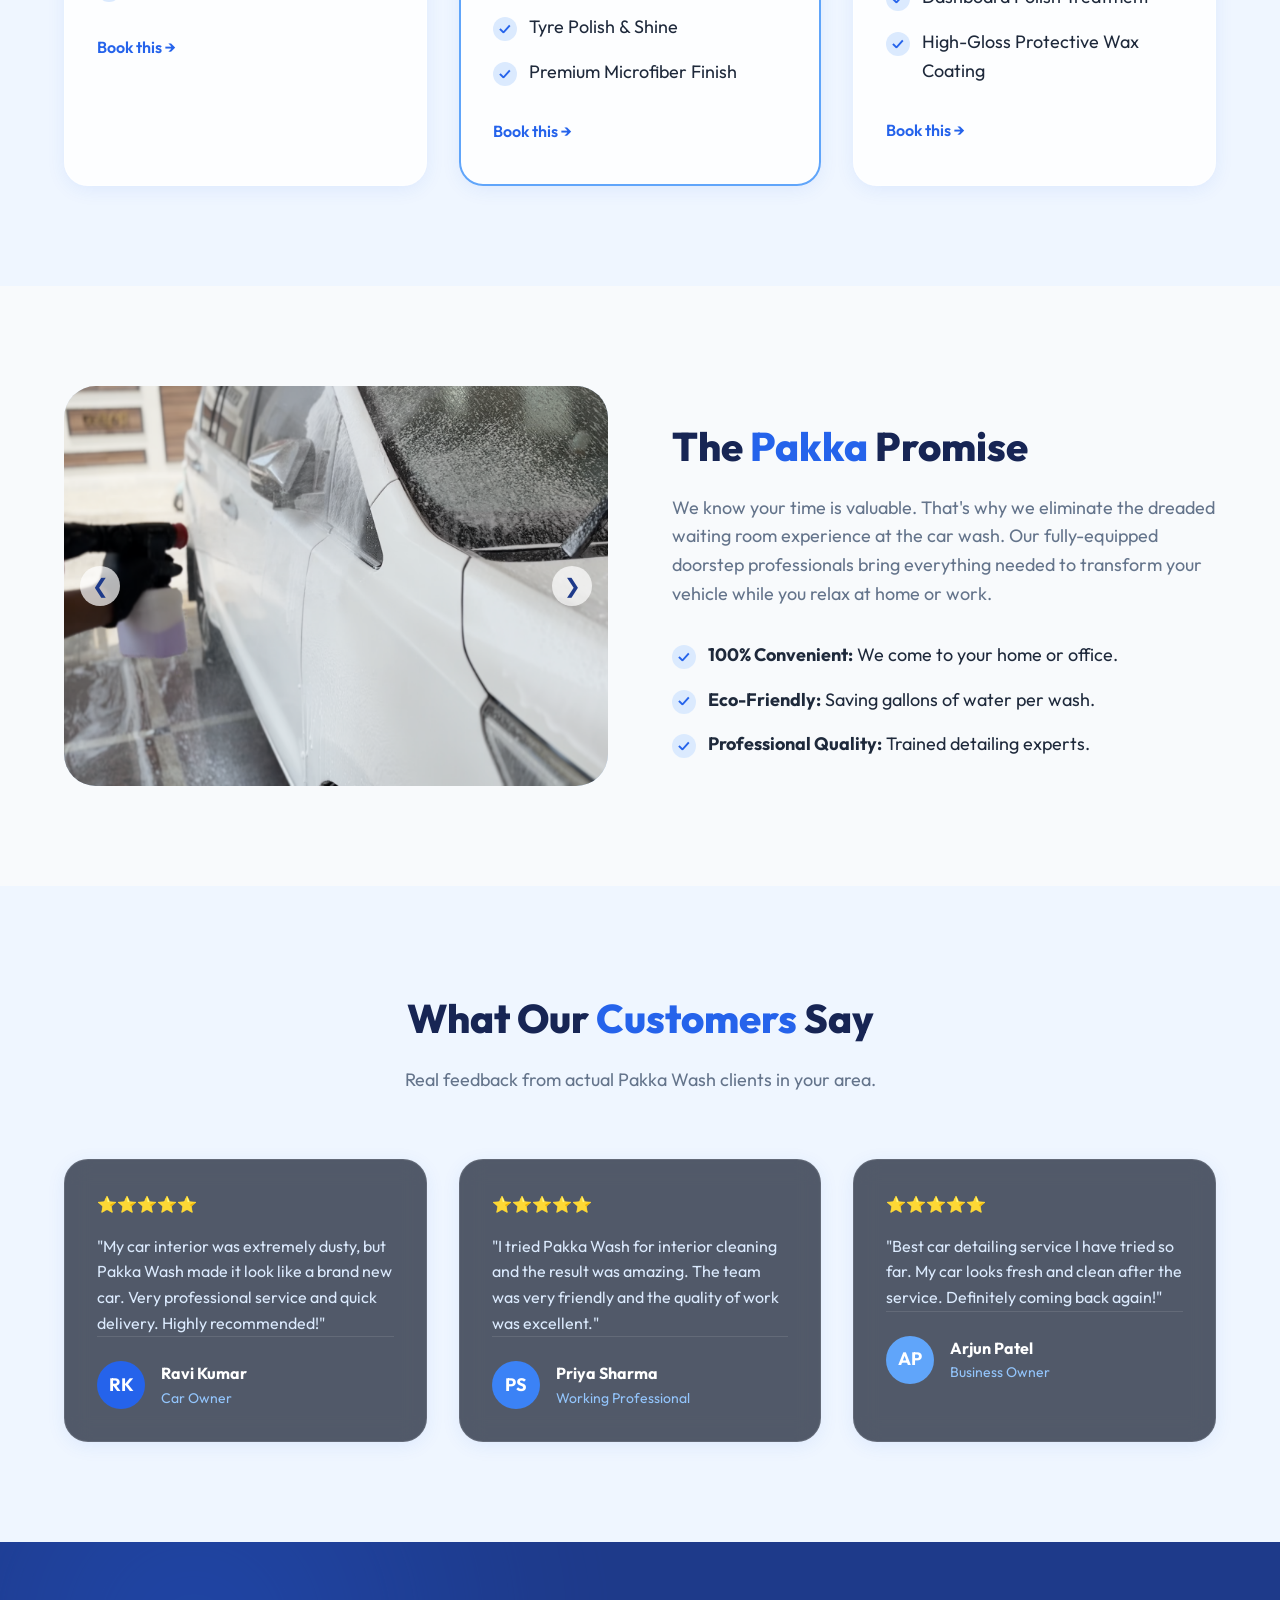
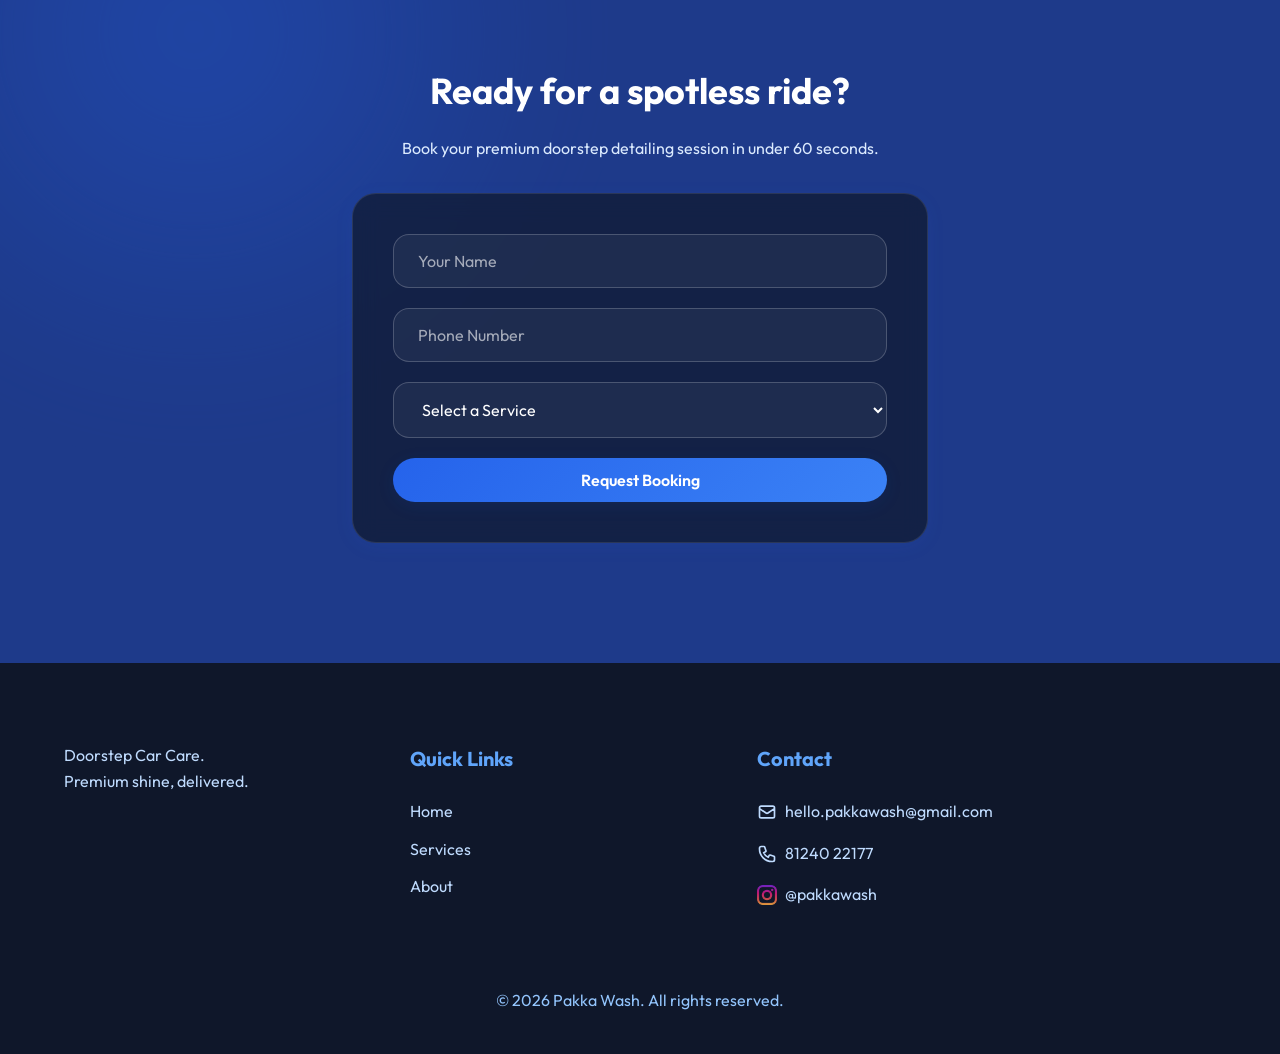
==== commit 329134f4: "Add files via upload" ====
--- a/index.html
+++ b/index.html
@@ -266,14 +266,14 @@
             <h2 class="text-4xl font-bold mb-4">Ready for a spotless ride?</h2>
             <p class="mb-8 text-blue-100 max-w-2xl mx-auto">Book your premium doorstep detailing session in under 60 seconds.</p>
             <div class="booking-form-wrapper glass-panel dark-glass max-w-xl mx-auto">
-                <form class="booking-form" onsubmit="event.preventDefault(); alert('Booking system integration pending!');">
-                    <input type="text" placeholder="Your Name" class="form-input" required>
-                    <input type="tel" placeholder="Phone Number" class="form-input" required>
-                    <select class="form-input" required>
+                <form class="booking-form" id="bookingForm">
+                    <input type="text" id="bookName" placeholder="Your Name" class="form-input" required>
+                    <input type="tel" id="bookPhone" placeholder="Phone Number" class="form-input" required>
+                    <select id="bookService" class="form-input" required>
                         <option value="" disabled selected>Select a Service</option>
-                        <option value="essential">🚘 Essential Exterior Care</option>
-                        <option value="complete">⭐ Complete Care Package</option>
-                        <option value="steam">👑 Premium Steam Detailing</option>
+                        <option value="🚘 Essential Exterior Care">🚘 Essential Exterior Care</option>
+                        <option value="⭐ Complete Care Package">⭐ Complete Care Package</option>
+                        <option value="👑 Premium Steam Detailing">👑 Premium Steam Detailing</option>
                     </select>
                     <button type="submit" class="btn btn-primary w-full shadow-lg">Request Booking</button>
                 </form>
